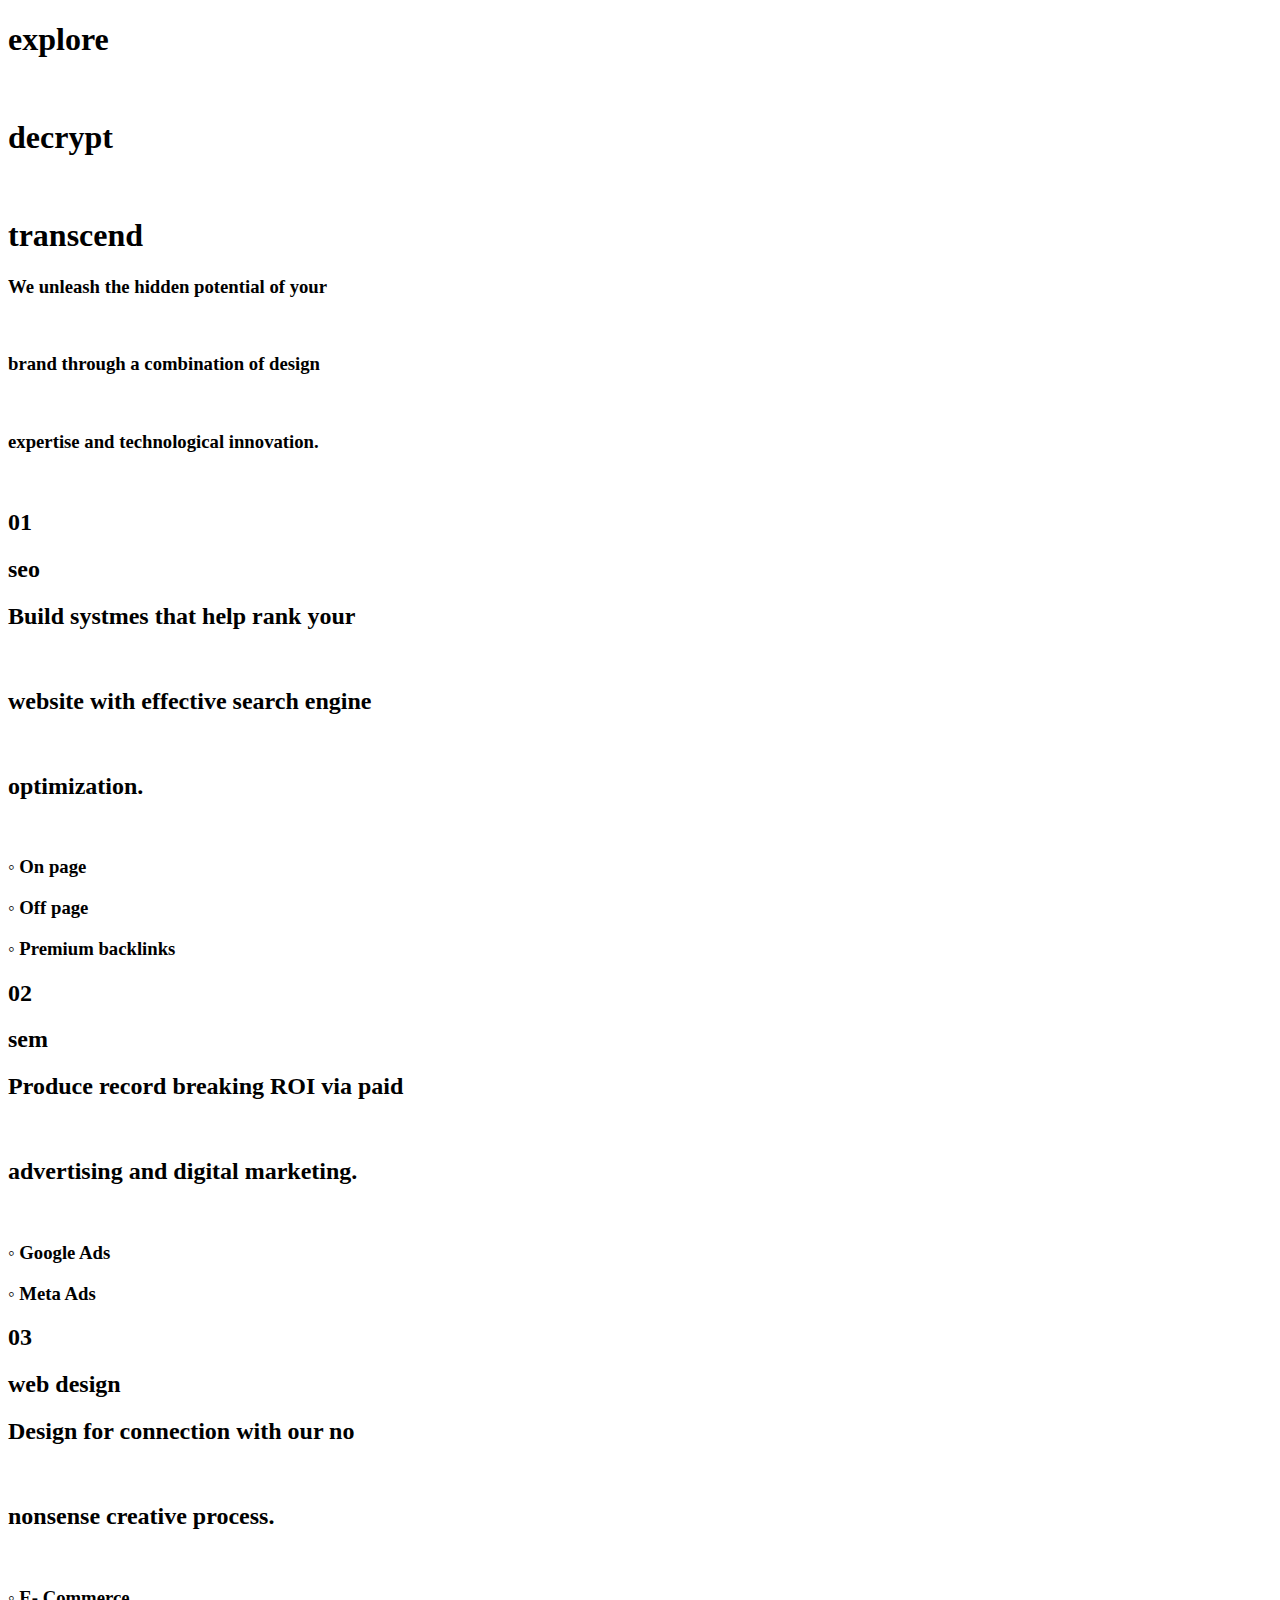
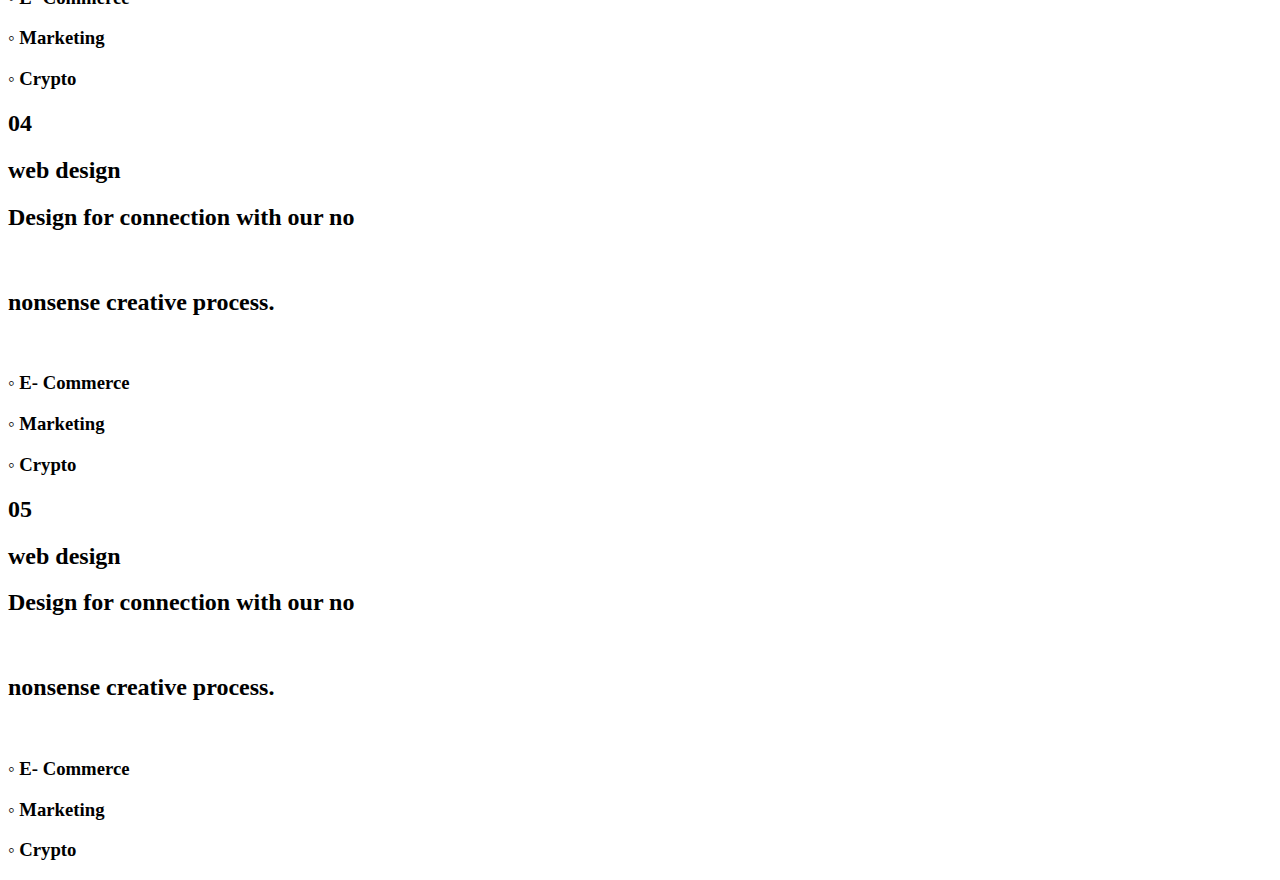
==== index.html @ 88a80a13 "Create index.html" ====
<!DOCTYPE html>
<html lang="en">
<head>
    <meta charset="UTF-8">
    <meta http-equiv="X-UA-Compatible" content="IE=edge">
    <meta name="viewport" content="width=device-width, initial-scale=1.0">
    <title>SEO</title>
    <link rel="stylesheet" href="styles.css">
</head>

<body>
    <div class="firstbgpage">
        <div class="titleBlock">
            <div class="mainHead">
                <h1>explore</h1><br>
                <h1>decrypt</h1><br>
                <h1>transcend</h1>
            </div>

            <div class="subHead">
                <h3>We unleash the hidden potential of your</h3><br>
                <h3>brand through a combination of design</h3><br>
                <h3>expertise and technological innovation.</h3><br>

            </div>
        </div>
    </div>

    <div class="secondbgpage">
        
        <div class="block1">
            <div class="block1number">
                <h2>01</h2>
            </div>
            <div class="block1alltext">
                <div class="block1heading">
                    <h2>seo</h2>
                </div>

                <div class="block1text">
                    <h2>Build systmes that help rank your </h2> <br>
                    <h2>website with effective search engine </h2> <br>
                    <h2>optimization.</h2> <br>
                </div>  

                <div class="block1points">
                    <h3>◦ On page</h3>
                    <h3>◦ Off page</h3>
                    <h3>◦ Premium backlinks</h3>
                </div>
            </div>
        </div>

        <div class="block2">
            <div class="block2number">
                <h2>02</h2>
            </div>
            <div class="block2alltext">
                <div class="block2heading">
                    <h2>sem</h2>
                </div>

                <div class="block2text">
                    <h2>Produce record breaking ROI via paid </h2> <br>
                    <h2>advertising and digital marketing. </h2> <br>
                </div>  

                <div class="block2points">
                    <h3>◦ Google Ads</h3>
                    <h3>◦ Meta Ads</h3>
                </div>
            </div>
        </div>

        <div class="block3">
            <div class="block3number">
                <h2>03</h2>
            </div>
            <div class="block3alltext">
                <div class="block3heading">
                    <h2>web design</h2>
                </div>

                <div class="block3text">
                    <h2>Design for connection with our no </h2> <br>
                    <h2>nonsense creative process. </h2> <br>
                </div>  

                <div class="block3points">
                    <h3>◦ E- Commerce</h3>
                    <h3>◦ Marketing</h3>
                    <h3>◦ Crypto</h3>
                </div>
            </div>
        </div>

        <div class="block4">
            <div class="block4number">
                <h2>04</h2>
            </div>
            <div class="block4alltext">
                <div class="block4heading">
                    <h2>web design</h2>
                </div>

                <div class="block4text">
                    <h2>Design for connection with our no </h2> <br>
                    <h2>nonsense creative process. </h2> <br>
                </div>  

                <div class="block4points">
                    <h3>◦ E- Commerce</h3>
                    <h3>◦ Marketing</h3>
                    <h3>◦ Crypto</h3>
                </div>
            </div>
        </div>

        <div class="block5">
            <div class="block5number">
                <h2>05</h2>
            </div>
            <div class="block5alltext">
                <div class="block5heading">
                    <h2>web design</h2>
                </div>

                <div class="block5text">
                    <h2>Design for connection with our no </h2> <br>
                    <h2>nonsense creative process. </h2> <br>
                </div>  

                <div class="block5points">
                    <h3>◦ E- Commerce</h3>
                    <h3>◦ Marketing</h3>
                    <h3>◦ Crypto</h3>
                </div>
            </div>
        </div>
    </div>
    
</body>
</html>
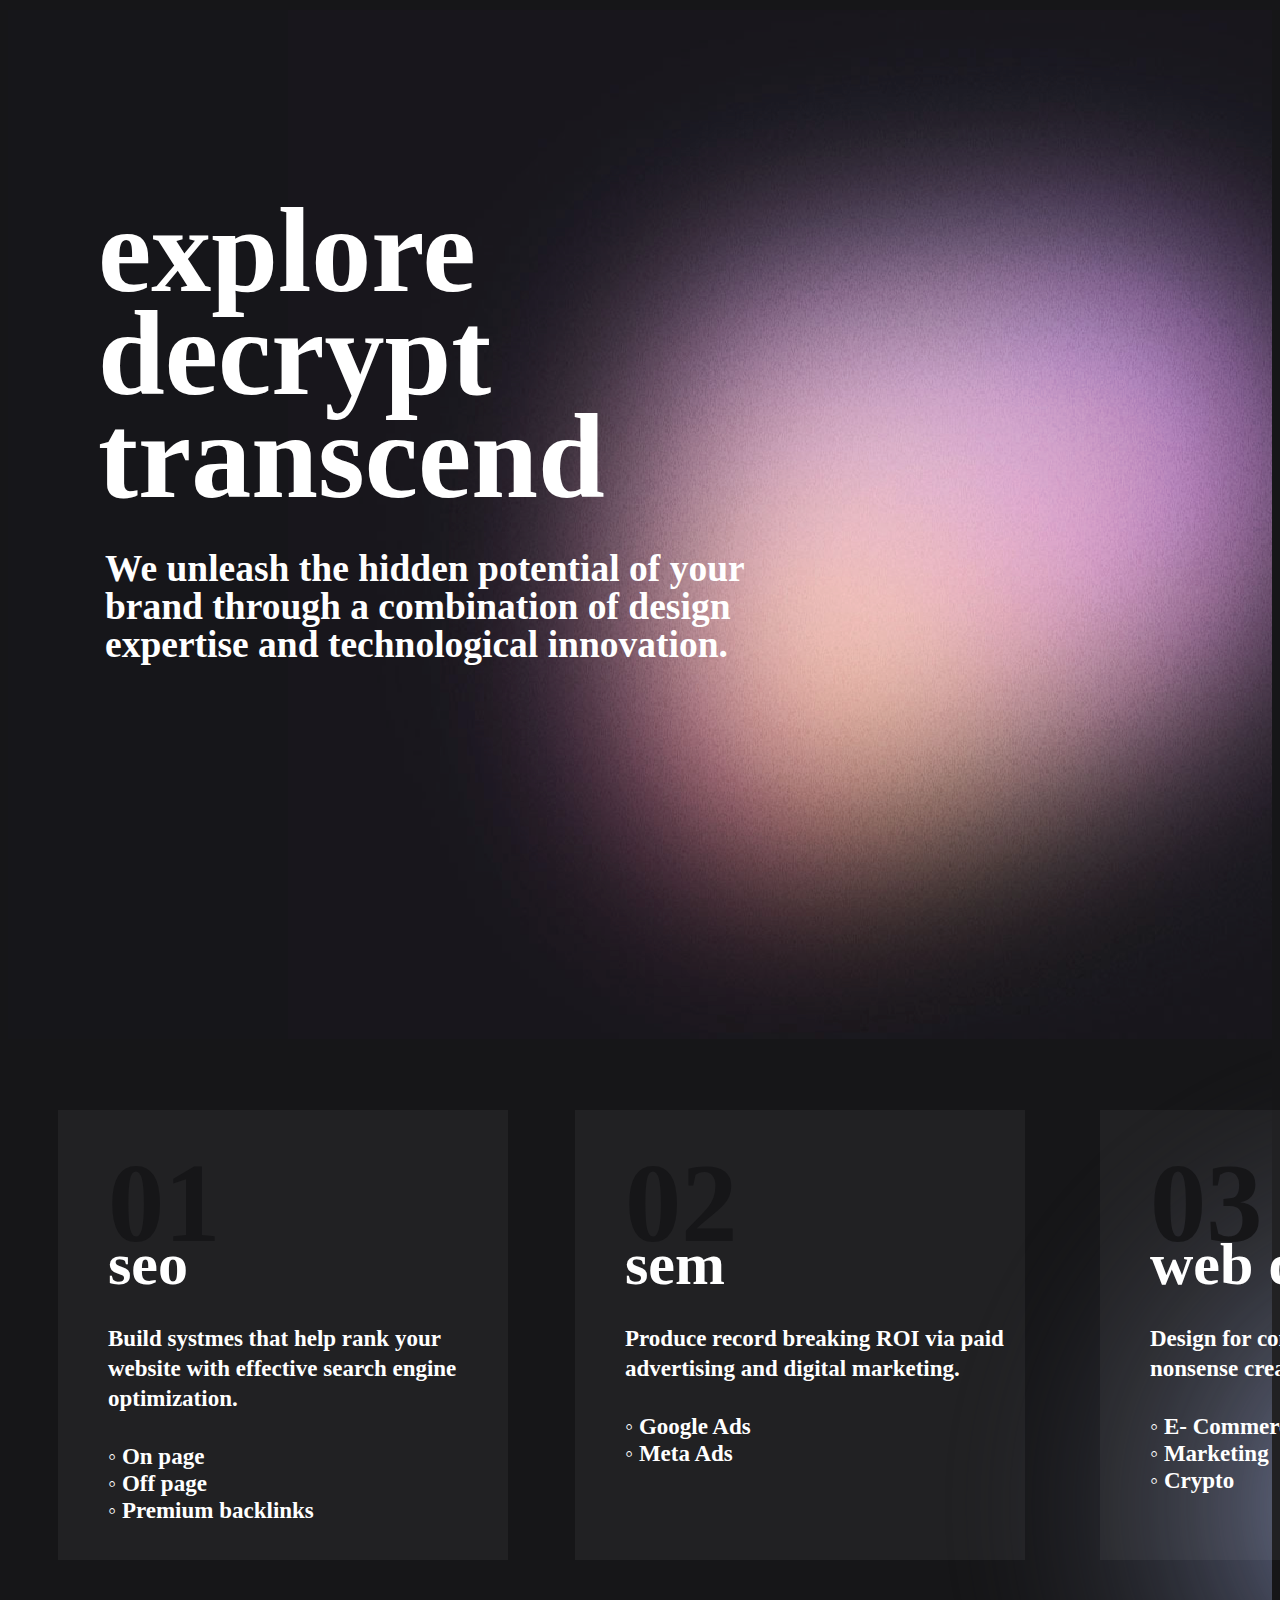
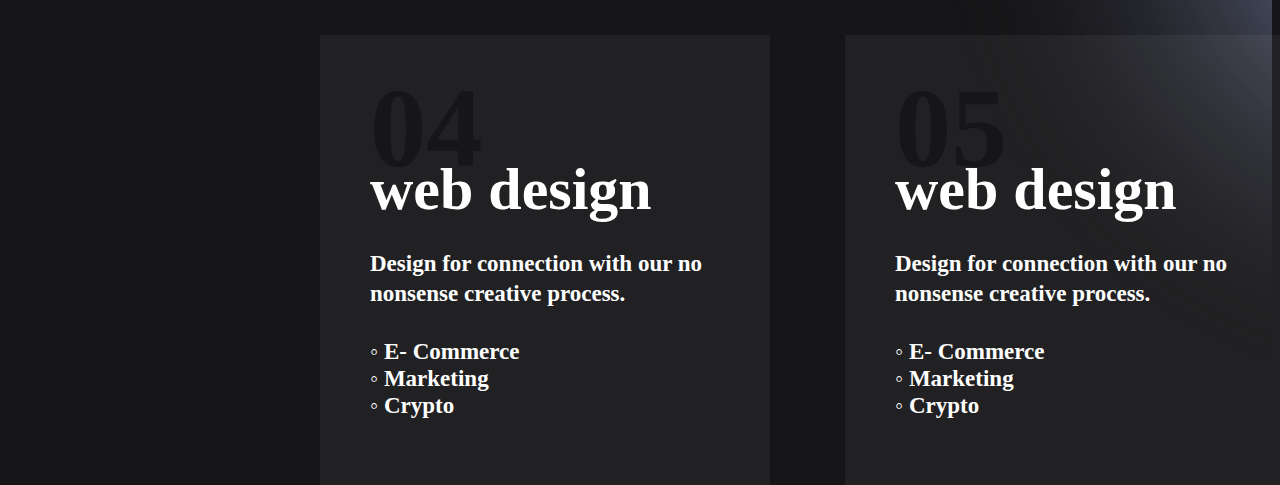
==== commit bd1a0e6a: "Add files via upload" ====
--- a/index.html
+++ b/index.html
@@ -140,4 +140,4 @@
     </div>
     
 </body>
-</html>
+</html>--- a/styles.css
+++ b/styles.css
@@ -0,0 +1,345 @@
+@font-face {
+    font-family: 'Eirene';
+    src: url(Eirene-Sans-Font-Family/EireneSans-Regular.otf);
+}
+
+@font-face {
+    font-family: 'trap';
+    src: url(Trap_V1.1/Trap-Bold.otf);
+}
+
+@font-face {
+    font-family: 'trapExtra';
+    src: url(Trap_V1.1/Trap-ExtraBold.otf);
+}
+
+.mainHead h1{
+    /* background-color: aqua; */
+    color: white;
+    font-family: trap;
+    font-size: 120px;
+    margin: 0px;
+    line-height: 85px;
+}
+
+.subHead h3{
+    /* background-color: aqua; */
+    color: white;
+    font-family: Eirene;
+    font-size: 37.5px;
+    margin: 0px;
+    line-height: 20px;
+}
+
+.mainHead {
+    padding-top: 200px;
+}
+
+.subHead{
+    margin-top: 60px;
+    margin-left: 7px;
+}
+
+.titleBlock {
+    margin-left: 90px;
+}
+
+.block1{
+    color: white;
+    font-family: Eirene;
+    background-color: rgba(255, 255, 255, 0.05);
+    height: 450px;
+    width: 450px;
+    position: absolute;
+    margin-left: 50px;
+    margin-top: 70px;
+    
+}
+
+.block1number{
+    font-family: trapExtra;
+    font-size: 75px;
+    line-height: 0px;
+    margin-left: 50px;
+    color: #161618;
+}
+
+.block1heading{
+    position: absolute;
+    top: 70px;
+    font-size: 40px;
+}
+
+.block1text{
+    margin-top: 130px;
+}
+
+.block1text h2{
+    margin: 0px;
+    line-height: 12px;
+    font-size: 23px;
+}
+
+
+.block1points {
+    margin-top: 20px;
+}
+
+.block1points h3{
+    margin: 0px;
+    line-height: 27px;
+    font-size: 23px;
+}
+
+.block1alltext{
+    margin-left: 50px;
+}
+
+.block1:hover {
+    background-color: rgba(255, 255, 255, 0.1);
+}
+
+
+.block2{
+    color: white;
+    font-family: Eirene;
+    background-color: rgba(255, 255, 255, 0.05);
+    height: 450px;
+    width: 450px;
+    position: absolute;
+    top: 1110px;
+    left: 575px
+    
+}
+
+.block2number{
+    font-family: trapExtra;
+    font-size: 75px;
+    line-height: 0px;
+    margin-left: 50px;
+    color: #161618;
+}
+
+.block2heading{
+    position: absolute;
+    top: 70px;
+    font-size: 40px;
+}
+
+.block2text{
+    margin-top: 130px;
+}
+
+.block2text h2{
+    margin: 0px;
+    line-height: 12px;
+    font-size: 23px;
+}
+
+
+.block2points {
+    margin-top: 20px;
+}
+
+.block2points h3{
+    margin: 0px;
+    line-height: 27px;
+    font-size: 23px;
+}
+
+.block2alltext{
+    margin-left: 50px;
+}
+
+.block2:hover {
+    background-color: rgba(255, 255, 255, 0.1);
+}
+
+
+.block3{
+    color: white;
+    font-family: Eirene;
+    background-color: rgba(255, 255, 255, 0.05);
+    height: 450px;
+    width: 450px;
+    position: absolute;
+    top: 1110px;
+    left: 1100px
+    
+}
+
+.block3number{
+    font-family: trapExtra;
+    font-size: 75px;
+    line-height: 0px;
+    margin-left: 50px;
+    color: #161618;
+}
+
+.block3heading{
+    position: absolute;
+    top: 70px;
+    font-size: 40px;
+}
+
+.block3text{
+    margin-top: 130px;
+}
+
+.block3text h2{
+    margin: 0px;
+    line-height: 12px;
+    font-size: 23px;
+}
+
+
+.block3points {
+    margin-top: 20px;
+}
+
+.block3points h3{
+    margin: 0px;
+    line-height: 27px;
+    font-size: 23px;
+}
+
+.block3alltext{
+    margin-left: 50px;
+}
+
+.block3:hover {
+    background-color: rgba(255, 255, 255, 0.1);
+}
+
+.block4{
+    color: white;
+    font-family: Eirene;
+    background-color: rgba(255, 255, 255, 0.05);
+    height: 450px;
+    width: 450px;
+    position: absolute;
+    top: 1635px;
+    left: 320px
+    
+}
+
+.block4number{
+    font-family: trapExtra;
+    font-size: 75px;
+    line-height: 0px;
+    margin-left: 50px;
+    color: #161618;
+}
+
+.block4heading{
+    position: absolute;
+    top: 70px;
+    font-size: 40px;
+}
+
+.block4text{
+    margin-top: 130px;
+}
+
+.block4text h2{
+    margin: 0px;
+    line-height: 12px;
+    font-size: 23px;
+}
+
+
+.block4points {
+    margin-top: 20px;
+}
+
+.block4points h3{
+    margin: 0px;
+    line-height: 27px;
+    font-size: 23px;
+}
+
+.block4alltext{
+    margin-left: 50px;
+}
+
+.block4:hover {
+    background-color: rgba(255, 255, 255, 0.1);
+}
+
+
+.block5{
+    color: white;
+    font-family: Eirene;
+    background-color: rgba(255, 255, 255, 0.05);
+    height: 450px;
+    width: 450px;
+    position: absolute;
+    top: 1635px;
+    left: 845px
+    
+}
+
+.block5number{
+    font-family: trapExtra;
+    font-size: 75px;
+    line-height: 0px;
+    margin-left: 50px;
+    color: #161618;
+}
+
+.block5heading{
+    position: absolute;
+    top: 70px;
+    font-size: 40px;
+}
+
+.block5text{
+    margin-top: 130px;
+}
+
+.block5text h2{
+    margin: 0px;
+    line-height: 12px;
+    font-size: 23px;
+}
+
+
+.block5points {
+    margin-top: 20px;
+}
+
+.block5points h3{
+    margin: 0px;
+    line-height: 27px;
+    font-size: 23px;
+}
+
+.block5alltext{
+    margin-left: 50px;
+}
+
+.block5:hover {
+    background-color: rgba(255, 255, 255, 0.1);
+}
+
+
+body{
+    background-color: #161618;
+    
+}
+
+.firstbgpage{
+    background-image: url(bg1.png);
+    background-repeat: no-repeat;
+    background-size: cover;
+    width: auto;
+    height: 1032px;
+}
+
+.secondbgpage{
+    width: auto;
+    height: 1032px;
+    background-image: url(bg2.png);
+    background-repeat: no-repeat;
+    background-position: 700px -90px ;
+}
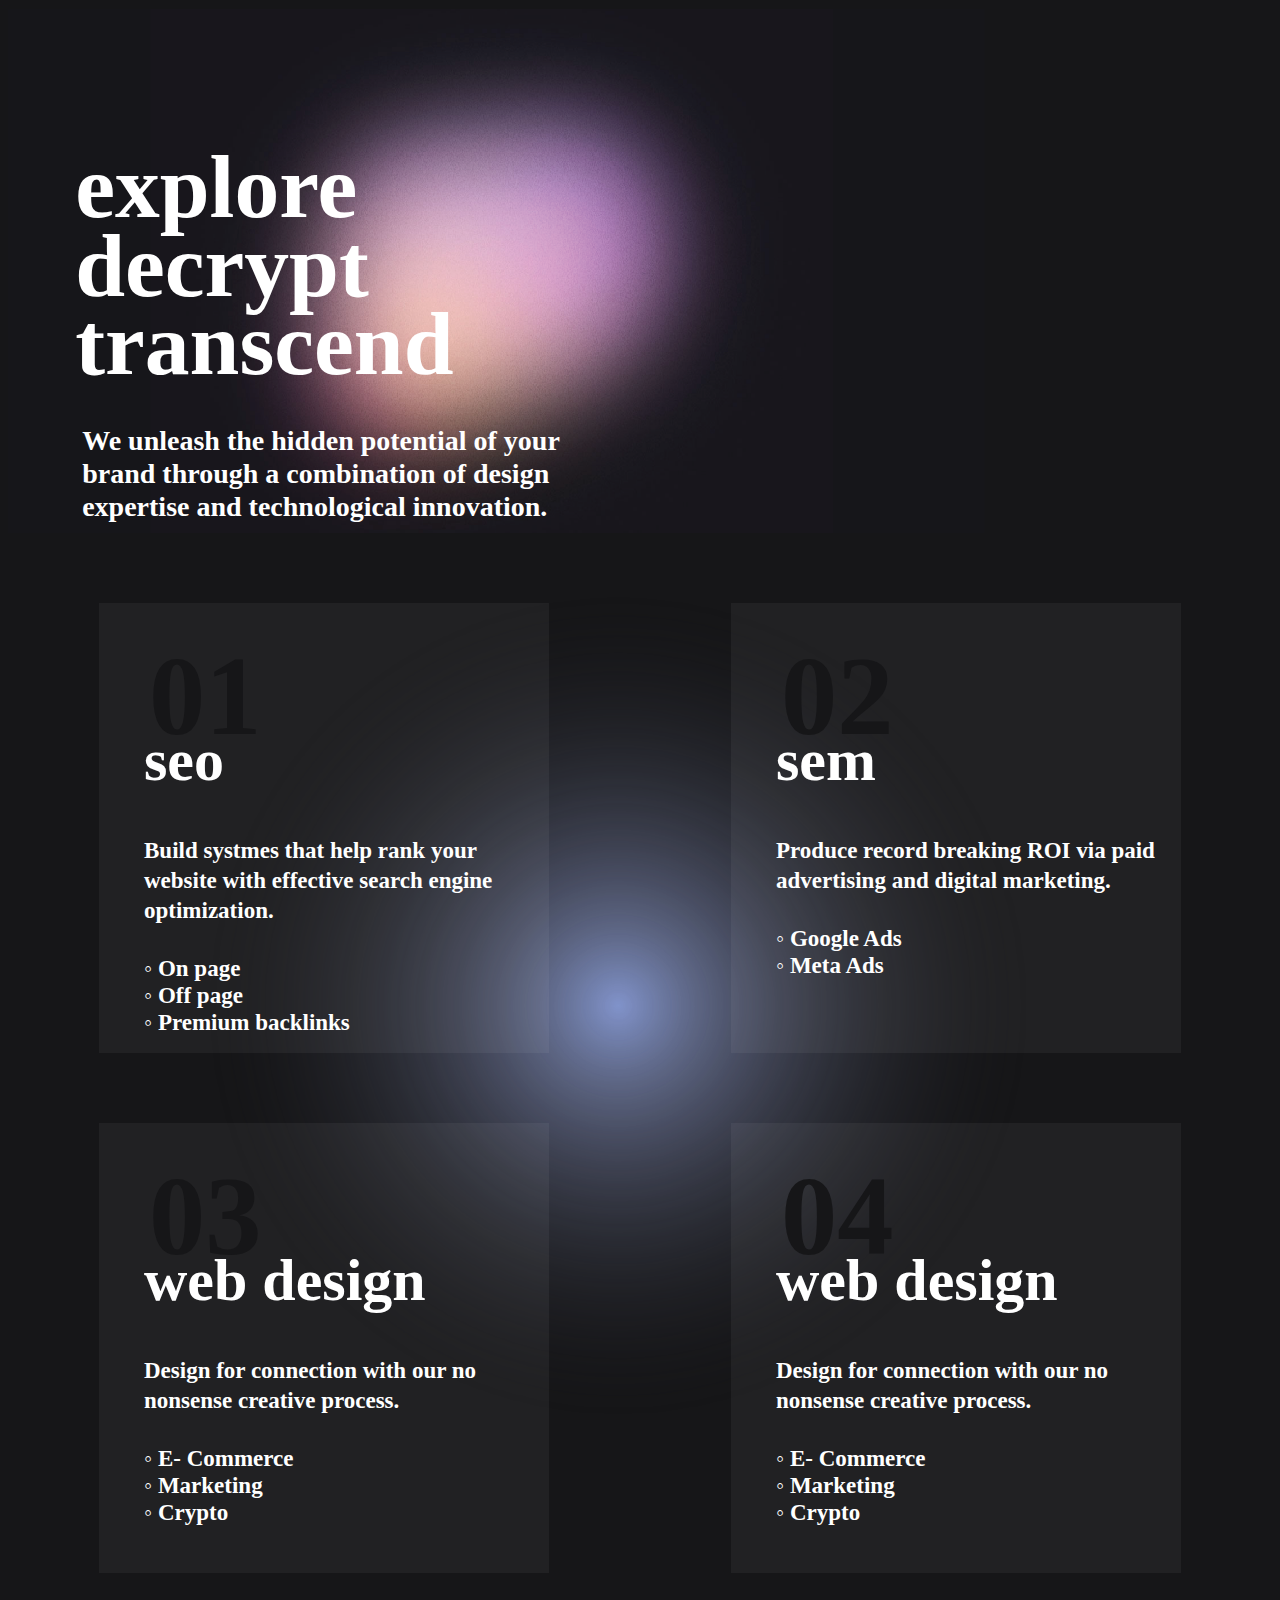
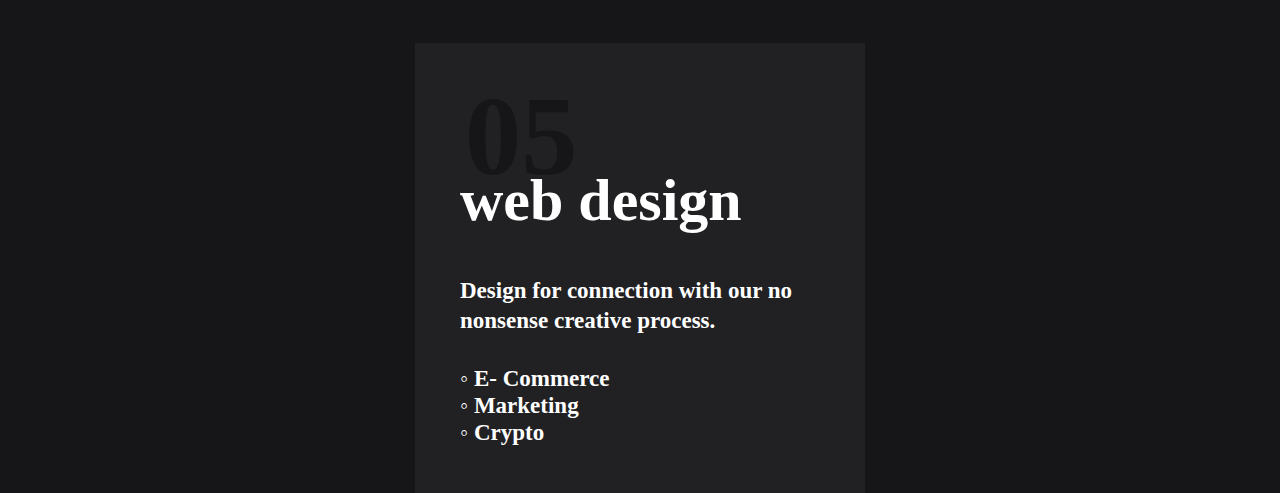
==== commit f137d949: "Add files via upload" ====
--- a/index.html
+++ b/index.html
@@ -27,6 +27,7 @@
     </div>
 
     <div class="secondbgpage">
+        
         
         <div class="block1">
             <div class="block1number">
@@ -93,7 +94,8 @@
                 </div>
             </div>
         </div>
-
+        
+        
         <div class="block4">
             <div class="block4number">
                 <h2>04</h2>
@@ -137,6 +139,8 @@
                 </div>
             </div>
         </div>
+        
+        
     </div>
     
 </body>
--- a/styles.css
+++ b/styles.css
@@ -17,22 +17,22 @@
     /* background-color: aqua; */
     color: white;
     font-family: trap;
-    font-size: 120px;
-    margin: 0px;
-    line-height: 85px;
+    font-size: clamp(60px,7vw,150px);
+    margin: 0px;
+    line-height: clamp(28px,4.7vw,100.7px);
 }
 
 .subHead h3{
     /* background-color: aqua; */
     color: white;
     font-family: Eirene;
-    font-size: 37.5px;
-    margin: 0px;
-    line-height: 20px;
+    font-size: clamp(22px,2.1875vw, 40px);
+    margin: 0px;
+    line-height: clamp(12px, 1.166vw, 20px);
 }
 
 .mainHead {
-    padding-top: 200px;
+    padding-top: clamp(30px, 11.67vw, 200px);
 }
 
 .subHead{
@@ -41,7 +41,7 @@
 }
 
 .titleBlock {
-    margin-left: 90px;
+    margin-left: 5.25vw;
 }
 
 .block1{
@@ -50,8 +50,9 @@
     background-color: rgba(255, 255, 255, 0.05);
     height: 450px;
     width: 450px;
-    position: absolute;
-    margin-left: 50px;
+    /* position: absolute;
+    margin-left: 50px;
+    margin-top: 70px; */
     margin-top: 70px;
     
 }
@@ -62,16 +63,26 @@
     line-height: 0px;
     margin-left: 50px;
     color: #161618;
+    margin: 20px;
+}
+
+.block1number h2 {
+    margin-bottom: 0px;
+    margin-left: 30px;
 }
 
 .block1heading{
-    position: absolute;
-    top: 70px;
-    font-size: 40px;
+    /* position: absolute;
+    top: 70px; */
+    font-size: 40px;
+}
+
+.block1heading h2{
+    margin-top: 30px;
 }
 
 .block1text{
-    margin-top: 130px;
+    /* margin-top: 130px; */
 }
 
 .block1text h2{
@@ -92,23 +103,91 @@
 }
 
 .block1alltext{
-    margin-left: 50px;
+    margin-left: 45px;
 }
 
 .block1:hover {
     background-color: rgba(255, 255, 255, 0.1);
 }
 
-
 .block2{
     color: white;
     font-family: Eirene;
     background-color: rgba(255, 255, 255, 0.05);
     height: 450px;
     width: 450px;
-    position: absolute;
-    top: 1110px;
-    left: 575px
+    /* position: absolute;
+    margin-left: 50px;
+    margin-top: 70px; */
+    margin-top: 70px;
+    
+}
+
+.block2number{
+    font-family: trapExtra;
+    font-size: 75px;
+    line-height: 0px;
+    margin-left: 50px;
+    color: #161618;
+    margin: 20px;
+}
+
+.block2number h2 {
+    margin-bottom: 0px;
+    margin-left: 30px;
+}
+
+.block2heading{
+    /* position: absolute;
+    top: 70px; */
+    font-size: 40px;
+}
+
+.block2heading h2{
+    margin-top: 30px;
+}
+
+.block2text{
+    /* margin-top: 130px; */
+}
+
+.block2text h2{
+    margin: 0px;
+    line-height: 12px;
+    font-size: 23px;
+}
+
+
+.block2points {
+    margin-top: 20px;
+}
+
+.block2points h3{
+    margin: 0px;
+    line-height: 27px;
+    font-size: 23px;
+}
+
+.block2alltext{
+    margin-left: 45px;
+}
+
+.block2:hover {
+    background-color: rgba(255, 255, 255, 0.1);
+}
+
+
+
+/* 
+.block2{
+    color: white;
+    font-family: Eirene;
+    background-color: rgba(255, 255, 255, 0.05);
+    height: 450px;
+    width: 450px;
+
+    margin: 20px;
+    margin-top: 70px;
     
 }
 
@@ -153,8 +232,7 @@
 
 .block2:hover {
     background-color: rgba(255, 255, 255, 0.1);
-}
-
+} */
 
 .block3{
     color: white;
@@ -162,9 +240,10 @@
     background-color: rgba(255, 255, 255, 0.05);
     height: 450px;
     width: 450px;
-    position: absolute;
-    top: 1110px;
-    left: 1100px
+    /* position: absolute;
+    margin-left: 50px;
+    margin-top: 70px; */
+    margin-top: 70px;
     
 }
 
@@ -174,16 +253,26 @@
     line-height: 0px;
     margin-left: 50px;
     color: #161618;
+    margin: 20px;
+}
+
+.block3number h2 {
+    margin-bottom: 0px;
+    margin-left: 30px;
 }
 
 .block3heading{
-    position: absolute;
-    top: 70px;
-    font-size: 40px;
+    /* position: absolute;
+    top: 70px; */
+    font-size: 40px;
+}
+
+.block3heading h2{
+    margin-top: 30px;
 }
 
 .block3text{
-    margin-top: 130px;
+    /* margin-top: 130px; */
 }
 
 .block3text h2{
@@ -204,7 +293,7 @@
 }
 
 .block3alltext{
-    margin-left: 50px;
+    margin-left: 45px;
 }
 
 .block3:hover {
@@ -217,9 +306,12 @@
     background-color: rgba(255, 255, 255, 0.05);
     height: 450px;
     width: 450px;
-    position: absolute;
-    top: 1635px;
-    left: 320px
+    /* position: absolute;
+    margin-left: 50px;
+    margin-top: 70px; */
+    margin-top: 70px;
+    /* margin-left: 250px; */
+   
     
 }
 
@@ -229,16 +321,26 @@
     line-height: 0px;
     margin-left: 50px;
     color: #161618;
+    margin: 20px;
+}
+
+.block4number h2 {
+    margin-bottom: 0px;
+    margin-left: 30px;
 }
 
 .block4heading{
-    position: absolute;
-    top: 70px;
-    font-size: 40px;
+    /* position: absolute;
+    top: 70px; */
+    font-size: 40px;
+}
+
+.block4heading h2{
+    margin-top: 30px;
 }
 
 .block4text{
-    margin-top: 130px;
+    /* margin-top: 130px; */
 }
 
 .block4text h2{
@@ -259,23 +361,25 @@
 }
 
 .block4alltext{
-    margin-left: 50px;
+    margin-left: 45px;
 }
 
 .block4:hover {
     background-color: rgba(255, 255, 255, 0.1);
 }
 
-
 .block5{
     color: white;
     font-family: Eirene;
     background-color: rgba(255, 255, 255, 0.05);
     height: 450px;
     width: 450px;
-    position: absolute;
-    top: 1635px;
-    left: 845px
+    /* position: absolute;
+    margin-left: 50px;
+    margin-top: 70px; */
+    margin-top: 70px;
+    /* margin-right: 250px; */
+
     
 }
 
@@ -285,16 +389,26 @@
     line-height: 0px;
     margin-left: 50px;
     color: #161618;
+    margin: 20px;
+}
+
+.block5number h2 {
+    margin-bottom: 0px;
+    margin-left: 30px;
 }
 
 .block5heading{
-    position: absolute;
-    top: 70px;
-    font-size: 40px;
+    /* position: absolute;
+    top: 70px; */
+    font-size: 40px;
+}
+
+.block5heading h2{
+    margin-top: 30px;
 }
 
 .block5text{
-    margin-top: 130px;
+    /* margin-top: 130px; */
 }
 
 .block5text h2{
@@ -315,12 +429,13 @@
 }
 
 .block5alltext{
-    margin-left: 50px;
+    margin-left: 45px;
 }
 
 .block5:hover {
     background-color: rgba(255, 255, 255, 0.1);
 }
+
 
 
 body{
@@ -329,17 +444,24 @@
 }
 
 .firstbgpage{
+    
     background-image: url(bg1.png);
     background-repeat: no-repeat;
-    background-size: cover;
-    width: auto;
-    height: 1032px;
+    background-size: contain;
+    width: 100%;
+    height: 53.75%;
+    /* padding-top: 53.75%; */
 }
 
 .secondbgpage{
-    width: auto;
+    display: flex;
+    justify-content: space-around;
+    align-items: center; 
+    flex-wrap: wrap; 
+    width: 100%;
     height: 1032px;
     background-image: url(bg2.png);
     background-repeat: no-repeat;
-    background-position: 700px -90px ;
-}
+    /* background-position: 700px -90px ; */
+    background-size: contain;
+}
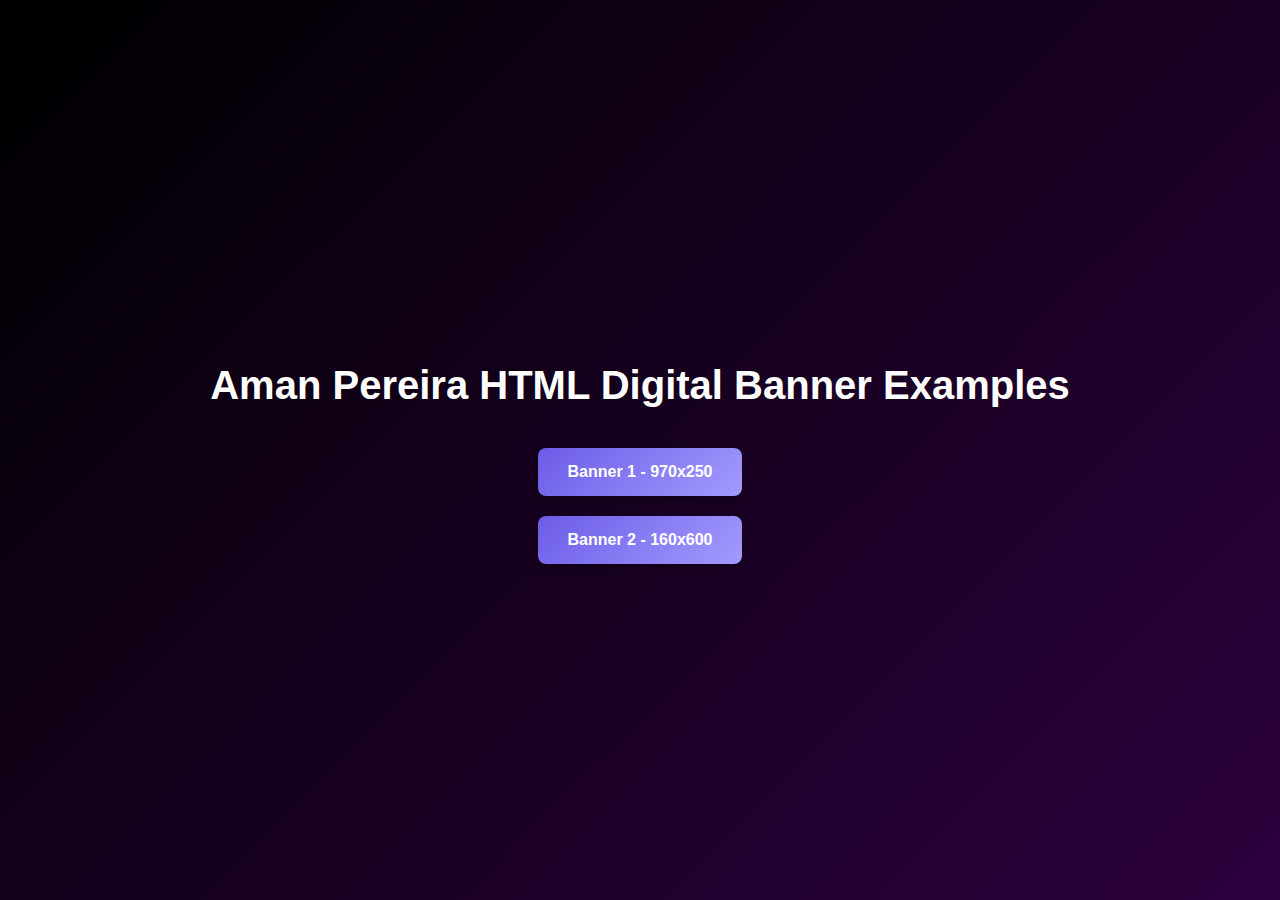
==== commit c5f8dcc1: "Add files via upload" ====
--- a/index.html
+++ b/index.html
@@ -2,146 +2,69 @@
 <html lang="en">
 <head>
     <meta charset="UTF-8">
-    <meta http-equiv="X-UA-Compatible" content="IE=edge">
     <meta name="viewport" content="width=device-width, initial-scale=1.0">
-    <title>SEO</title>
-    <link rel="stylesheet" href="styles.css">
+    <title>Aman Pereira HTML Digital Banner Examples</title>
+    <style>
+        /* General Styling */
+        body {
+            font-family: 'Arial', sans-serif;
+            margin: 0;
+            padding: 0;
+            display: flex;
+            flex-direction: column;
+            align-items: center;
+            justify-content: center;
+            min-height: 100vh;
+            background: linear-gradient(135deg, #000000, #2c003e); /* Black to dark purple */
+            color: #e0e0e0; /* Light text for contrast */
+        }
+
+        /* Heading Styling */
+        h1 {
+            font-size: 2.5rem;
+            margin-bottom: 40px;
+            text-align: center;
+            color: white; /* Subtle purple shade */
+        }
+
+        /* Button Container */
+        .button-container {
+            display: flex;
+            flex-direction: column;
+            gap: 20px;
+        }
+
+        /* Button Styling */
+        .banner-button {
+            text-decoration: none;
+            padding: 15px 30px;
+            font-size: 1rem;
+            font-weight: bold;
+            color: #ffffff; /* White text */
+            background: linear-gradient(135deg, #6c5ce7, #a29bfe); /* Purple gradient */
+            border: none;
+            border-radius: 8px;
+            cursor: pointer;
+            transition: all 0.3s ease;
+            text-align: center;
+            box-shadow: 0 4px 8px rgba(0, 0, 0, 0.3);
+        }
+
+        /* Button Hover Effect */
+        .banner-button:hover {
+            background: linear-gradient(135deg, #5a4fcf, #8e84f0); /* Darker purple gradient */
+            transform: translateY(-3px);
+            box-shadow: 0 6px 12px rgba(0, 0, 0, 0.5);
+        }
+    </style>
 </head>
-
 <body>
-    <div class="firstbgpage">
-        <div class="titleBlock">
-            <div class="mainHead">
-                <h1>explore</h1><br>
-                <h1>decrypt</h1><br>
-                <h1>transcend</h1>
-            </div>
-
-            <div class="subHead">
-                <h3>We unleash the hidden potential of your</h3><br>
-                <h3>brand through a combination of design</h3><br>
-                <h3>expertise and technological innovation.</h3><br>
-
-            </div>
-        </div>
+    <h1>Aman Pereira HTML Digital Banner Examples</h1>
+    <div class="button-container">
+        <!-- Button for Banner 1 -->
+        <a href="./apple_ad/index.html" class="banner-button" target="_blank">Banner 1 - 970x250</a>
+        <!-- Button for Banner 2 -->
+        <a href="./source-wellness/index.html" class="banner-button" target="_blank">Banner 2 - 160x600</a>
     </div>
-
-    <div class="secondbgpage">
-        
-        
-        <div class="block1">
-            <div class="block1number">
-                <h2>01</h2>
-            </div>
-            <div class="block1alltext">
-                <div class="block1heading">
-                    <h2>seo</h2>
-                </div>
-
-                <div class="block1text">
-                    <h2>Build systmes that help rank your </h2> <br>
-                    <h2>website with effective search engine </h2> <br>
-                    <h2>optimization.</h2> <br>
-                </div>  
-
-                <div class="block1points">
-                    <h3>◦ On page</h3>
-                    <h3>◦ Off page</h3>
-                    <h3>◦ Premium backlinks</h3>
-                </div>
-            </div>
-        </div>
-
-        <div class="block2">
-            <div class="block2number">
-                <h2>02</h2>
-            </div>
-            <div class="block2alltext">
-                <div class="block2heading">
-                    <h2>sem</h2>
-                </div>
-
-                <div class="block2text">
-                    <h2>Produce record breaking ROI via paid </h2> <br>
-                    <h2>advertising and digital marketing. </h2> <br>
-                </div>  
-
-                <div class="block2points">
-                    <h3>◦ Google Ads</h3>
-                    <h3>◦ Meta Ads</h3>
-                </div>
-            </div>
-        </div>
-
-        <div class="block3">
-            <div class="block3number">
-                <h2>03</h2>
-            </div>
-            <div class="block3alltext">
-                <div class="block3heading">
-                    <h2>web design</h2>
-                </div>
-
-                <div class="block3text">
-                    <h2>Design for connection with our no </h2> <br>
-                    <h2>nonsense creative process. </h2> <br>
-                </div>  
-
-                <div class="block3points">
-                    <h3>◦ E- Commerce</h3>
-                    <h3>◦ Marketing</h3>
-                    <h3>◦ Crypto</h3>
-                </div>
-            </div>
-        </div>
-        
-        
-        <div class="block4">
-            <div class="block4number">
-                <h2>04</h2>
-            </div>
-            <div class="block4alltext">
-                <div class="block4heading">
-                    <h2>web design</h2>
-                </div>
-
-                <div class="block4text">
-                    <h2>Design for connection with our no </h2> <br>
-                    <h2>nonsense creative process. </h2> <br>
-                </div>  
-
-                <div class="block4points">
-                    <h3>◦ E- Commerce</h3>
-                    <h3>◦ Marketing</h3>
-                    <h3>◦ Crypto</h3>
-                </div>
-            </div>
-        </div>
-
-        <div class="block5">
-            <div class="block5number">
-                <h2>05</h2>
-            </div>
-            <div class="block5alltext">
-                <div class="block5heading">
-                    <h2>web design</h2>
-                </div>
-
-                <div class="block5text">
-                    <h2>Design for connection with our no </h2> <br>
-                    <h2>nonsense creative process. </h2> <br>
-                </div>  
-
-                <div class="block5points">
-                    <h3>◦ E- Commerce</h3>
-                    <h3>◦ Marketing</h3>
-                    <h3>◦ Crypto</h3>
-                </div>
-            </div>
-        </div>
-        
-        
-    </div>
-    
 </body>
-</html>+</html>
